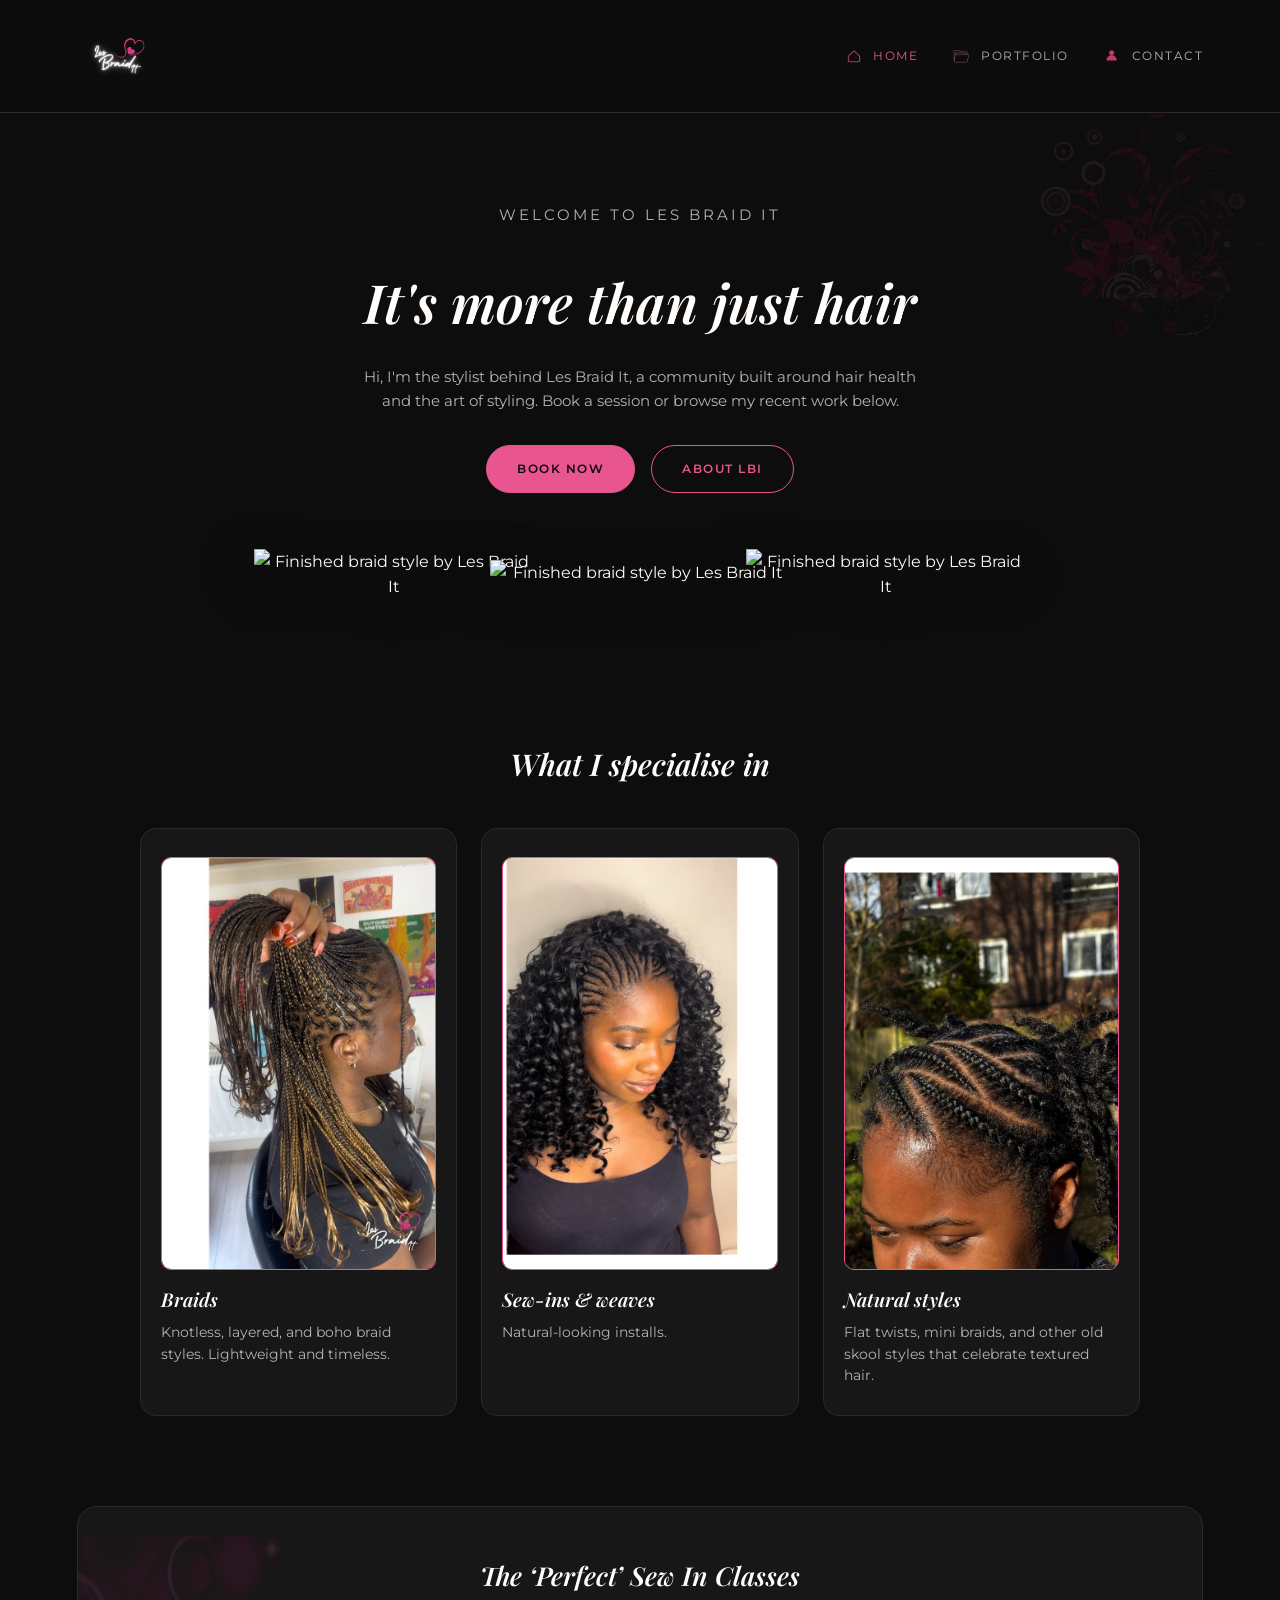
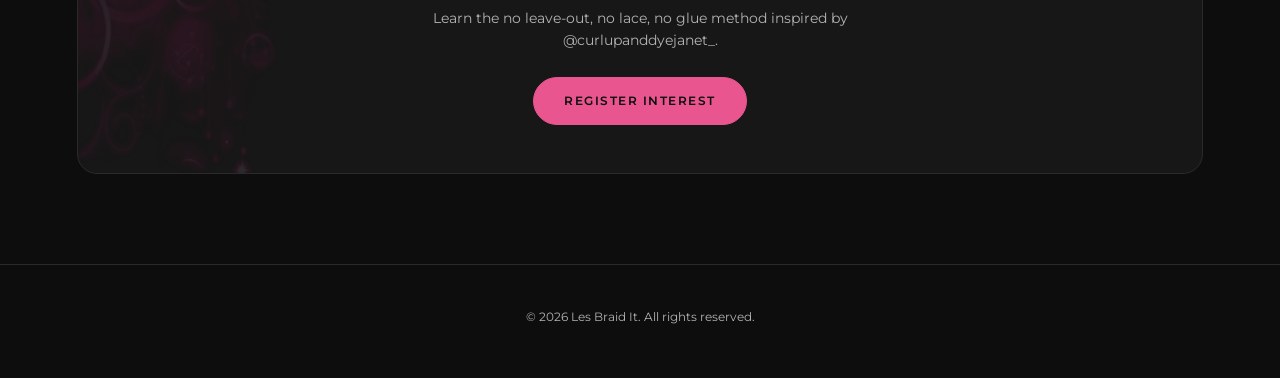
==== index.html @ bd4b802c "Fix java bug" ====
<!DOCTYPE html>
<html lang="en">
<head>
  <meta charset="UTF-8">
  <meta name="viewport" content="width=device-width, initial-scale=1.0">
  <title>Les Braid It | Hairstylist</title>
  <meta name="description" content="Les Braid It - braiding, weave, and natural hairstyle specialist. View the portfolio, check services and pricing, and get in touch to book.">
  <link rel="preconnect" href="https://fonts.googleapis.com">
  <link href="https://fonts.googleapis.com/css2?family=Playfair+Display:ital,wght@1,400;1,600&family=Montserrat:wght@400;500;600&display=swap" rel="stylesheet">
  <link rel="stylesheet" href="style.css">
</head>
<body>

  <header class="site-header">
    <a href="index.html"><img src="images/logo.png" alt="Les Braid It" class="logo"></a>
    <nav class="main-nav">
      <ul>
        <li><a href="index.html" aria-current="page"><img src="images/icons/nav-home.png" alt="">Home</a></li>
        <li><a href="portfolio.html"><img src="images/icons/nav-portfolio.png" alt="">Portfolio</a></li>
        <li><a href="contact.html"><img src="images/icons/nav-contact.png" alt="">Contact</a></li>
      </ul>
    </nav>
  </header>

  <main>

    <section class="hero">
      <img src="images/bg-decor-1.png" alt="" class="decor decor-tr">
      <p class="hero-eyebrow">Welcome to Les Braid It</p>
      <h1>It's more than just hair</h1>
      <p>Hi, I'm the stylist behind Les Braid It, a community built around hair health and the art of styling. Book a session or browse my recent work below.</p>
      <div class="hero-actions">
        <a href="https://www.lesbraidit.co.uk" target="_blank" rel="noopener noreferrer" class="btn-primary">Book Now</a>
        <a href="contact.html#about" class="btn-outline">About LBI</a>
      </div>

      <div class="hero-gallery">
        <figure><img src="images/hero-1.png" alt="Finished braid style by Les Braid It"></figure>
        <figure><img src="images/hero-2.png" alt="Finished braid style by Les Braid It"></figure>
        <figure><img src="images/hero-3.png" alt="Finished braid style by Les Braid It"></figure>
      </div>
    </section>

    <section class="specialties">
      <h2>What I specialise in</h2>
      <div class="specialty-grid">
        <article class="specialty-card">
          <img src="images/portfolio/extra-small-layered-1.jpg" alt="Example of small layered braids" style="aspect-ratio:2/3;object-fit:cover;border-radius:10px;border:1px solid var(--pink);margin-bottom:14px;">
          <h3>Braids</h3>
          <p>Knotless, layered, and boho braid styles. Lightweight and timeless.</p>
        </article>
        <article class="specialty-card">
          <img src="images/portfolio/fulani-1.jpg" alt="Example of a Fulani sew-in" style="aspect-ratio:2/3;object-fit:cover;border-radius:10px;border:1px solid var(--pink);margin-bottom:14px;">
          <h3>Sew-ins &amp; weaves</h3>
          <p>Natural-looking installs.</p>
        </article>
        <article class="specialty-card">
          <img src="images/portfolio/natural-1.jpg" alt="Example of a natural hairstyle" style="aspect-ratio:2/3;object-fit:cover;border-radius:10px;border:1px solid var(--pink);margin-bottom:14px;">
          <h3>Natural styles</h3>
          <p>Flat twists, mini braids, and other old skool styles that celebrate textured hair.</p>
        </article>
      </div>
    </section>

    <section class="cta-strip">
      <img src="images/bg-decor-2.png" alt="" class="decor decor-bl">
      <h2>The &lsquo;Perfect&rsquo; Sew In Classes</h2>
      <p>Learn the no leave-out, no lace, no glue method inspired by @curlupanddyejanet_.</p>
      <a href="contact.html#classes" class="btn-primary">Register interest</a>
    </section>

  </main>

  <footer class="site-footer">
    <p>&copy; 2026 Les Braid It. All rights reserved.</p>
  </footer>

  <script src="main.js"></script>
</body>
</html>
---- style.css ----
/* ==========================================================
   Les Braid It — shared stylesheet
   ========================================================== */

:root {
  --black: #0D0D0D;
  --card: #171717;
  --border: #2A2A2A;
  --pink: #E8558F;
  --pink-light: #FBE4EF;
  --grey: #B3B3B3;
  --white: #FFFCF9;
}

* {
  box-sizing: border-box;
}

html {
  scroll-behavior: smooth;
}

body {
  margin: 0;
  background: var(--black);
  color: var(--white);
  font-family: 'Montserrat', sans-serif;
  line-height: 1.6;
  overflow-x: hidden;
}

h1, h2, h3 {
  font-family: 'Playfair Display', serif;
  font-style: italic;
  font-weight: 600;
  margin: 0 0 0.4em;
  color: var(--white);
}

a {
  color: inherit;
  text-decoration: none;
}

img {
  max-width: 100%;
  display: block;
}

/* ---------- decorative background art ---------- */
.decor {
  position: absolute;
  pointer-events: none;
  opacity: 0.16;
  z-index: 0;
  user-select: none;
}
.decor-tr { top: -40px; right: -60px; width: 320px; }
.decor-bl { bottom: -40px; left: -60px; width: 300px; transform: rotate(180deg); }

/* ---------- header / nav ---------- */
.site-header {
  position: sticky;
  top: 0;
  z-index: 100;
  display: flex;
  justify-content: space-between;
  align-items: center;
  padding: 14px 6%;
  background: rgba(13, 13, 13, 0.92);
  backdrop-filter: blur(6px);
  border-bottom: 1px solid var(--border);
}

.logo {
  display: block;
  height: 84px;
  width: auto;
}

.main-nav ul {
  list-style: none;
  display: flex;
  gap: 30px;
  margin: 0;
  padding: 0;
}

.main-nav a {
  display: flex;
  align-items: center;
  gap: 7px;
  font-size: 12px;
  letter-spacing: 1.5px;
  text-transform: uppercase;
  color: var(--grey);
  transition: color 0.2s ease;
}

.main-nav a img {
  width: 26px;
  height: 26px;
  opacity: 0.85;
  transition: opacity 0.2s ease;
}

.main-nav a:hover,
.main-nav a[aria-current="page"] {
  color: var(--pink);
}

.main-nav a:hover img,
.main-nav a[aria-current="page"] img {
  opacity: 1;
}

.nav-toggle {
  display: none;
}

/* ---------- buttons ---------- */
.btn-primary,
.btn-outline {
  display: inline-block;
  padding: 13px 30px;
  border-radius: 30px;
  font-size: 12px;
  font-family: 'Montserrat', sans-serif;
  font-weight: 600;
  letter-spacing: 1.5px;
  text-transform: uppercase;
  cursor: pointer;
  transition: all 0.2s ease;
  border: 1px solid var(--pink);
}

.btn-primary {
  background: var(--pink);
  color: var(--black);
}
.btn-primary:hover {
  opacity: 0.88;
}

.btn-outline {
  background: transparent;
  color: var(--pink);
}
.btn-outline:hover {
  background: var(--pink);
  color: var(--black);
}

/* ---------- hero (home) ---------- */
.hero {
  position: relative;
  padding: 90px 6% 70px;
  text-align: center;
  overflow: hidden;
}

.hero-eyebrow {
  color: var(--pink);
  font-size: 12px;
  letter-spacing: 3px;
  text-transform: uppercase;
  margin-bottom: 14px;
}

.hero h1 {
  font-size: clamp(34px, 5vw, 54px);
  max-width: 800px;
  margin: 0 auto 20px;
  position: relative;
  z-index: 1;
}

.hero p {
  max-width: 560px;
  margin: 0 auto 32px;
  color: var(--grey);
  font-size: 15px;
  position: relative;
  z-index: 1;
}

.hero-actions {
  display: flex;
  gap: 16px;
  justify-content: center;
  flex-wrap: wrap;
  position: relative;
  z-index: 1;
}

.hero-gallery {
  display: flex;
  justify-content: center;
  align-items: flex-end;
  max-width: 900px;
  margin: 56px auto 0;
  position: relative;
  z-index: 1;
}

.hero-gallery figure {
  flex: 0 1 280px;
  margin: 0 -22px;
}

.hero-gallery img {
  width: 100%;
  height: auto;
  display: block;
  border: none;
  border-radius: 0;
  filter: drop-shadow(0 14px 24px rgba(0, 0, 0, 0.55));
}

.hero-gallery figure:nth-child(2) {
  z-index: 1;
  transform: translateY(-14px);
  flex-basis: 300px;
}

/* ---------- specialties (home) ---------- */
.specialties {
  padding: 70px 6%;
  text-align: center;
}

.specialties h2 {
  font-size: 30px;
  margin-bottom: 40px;
}

.specialty-grid {
  display: grid;
  grid-template-columns: repeat(auto-fit, minmax(220px, 1fr));
  gap: 24px;
  max-width: 1000px;
  margin: 0 auto;
}

.specialty-card {
  background: var(--card);
  border: 1px solid var(--border);
  border-radius: 16px;
  padding: 28px 20px;
  text-align: left;
  transition: border-color 0.2s ease;
}
.specialty-card:hover {
  border-color: var(--pink);
}

.specialty-card h3 {
  font-size: 19px;
  margin-bottom: 8px;
}

.specialty-card p {
  color: var(--grey);
  font-size: 13.5px;
  margin: 0;
}

/* ---------- CTA strip (home) ---------- */
.cta-strip {
  position: relative;
  margin: 20px 6% 90px;
  padding: 48px 6%;
  text-align: center;
  background: var(--card);
  border: 1px solid var(--border);
  border-radius: 20px;
  overflow: hidden;
}

.cta-strip h2 {
  font-size: 26px;
  margin-bottom: 10px;
}

.cta-strip p {
  color: var(--grey);
  font-size: 14px;
  max-width: 480px;
  margin: 0 auto 26px;
}

/* ---------- portfolio page ---------- */
.portfolio-hero {
  padding: 60px 6% 20px;
  text-align: center;
}
.portfolio-hero h1 {
  font-size: clamp(30px, 4.5vw, 44px);
}
.portfolio-hero p {
  color: var(--grey);
  font-size: 13px;
  letter-spacing: 1.5px;
  text-transform: uppercase;
}

.portfolio-rail-wrap {
  position: relative;
  padding: 20px 0 80px;
}

.portfolio-rail {
  display: flex;
  gap: 22px;
  overflow-x: auto;
  scroll-snap-type: x proximity;
  padding: 10px 6% 30px;
  scrollbar-width: thin;
  scrollbar-color: var(--pink) var(--card);
}

.portfolio-rail::-webkit-scrollbar {
  height: 8px;
}
.portfolio-rail::-webkit-scrollbar-track {
  background: var(--card);
}
.portfolio-rail::-webkit-scrollbar-thumb {
  background: var(--pink);
  border-radius: 8px;
}

.portfolio-item {
  flex: 0 0 auto;
  width: min(64vw, 260px);
  scroll-snap-align: start;
  text-align: center;
  cursor: pointer;
  border: none;
  background: none;
  padding: 0;
  font: inherit;
  color: inherit;
}

.portfolio-item figure {
  margin: 0 0 10px;
  position: relative;
}

.portfolio-item img {
  width: 100%;
  aspect-ratio: 2 / 3;
  object-fit: cover;
  border-radius: 16px;
  border: 2px solid var(--pink);
  transition: transform 0.25s ease;
}

.portfolio-item:hover img {
  transform: scale(1.02);
}

.portfolio-caption {
  font-size: 13px;
  letter-spacing: 0.5px;
  color: var(--white);
}

.rail-arrow-hint {
  display: flex;
  align-items: center;
  justify-content: center;
  gap: 8px;
  color: var(--grey);
  font-size: 11px;
  letter-spacing: 1.5px;
  text-transform: uppercase;
  margin-top: 4px;
}

.rail-arrow-hint svg {
  width: 18px;
  height: 18px;
  stroke: var(--pink);
}

/* ---------- lightbox ---------- */
.lightbox {
  position: fixed;
  inset: 0;
  z-index: 1000;
  display: none;
  align-items: center;
  justify-content: center;
  background: rgba(13, 13, 13, 0.7);
}

.lightbox.is-open {
  display: flex;
}

.lightbox-stage {
  position: relative;
  width: min(90vw, 420px);
  text-align: center;
}

.lightbox-stage img {
  width: 100%;
  aspect-ratio: 2 / 3;
  object-fit: cover;
  border-radius: 4px;
}

.lightbox-caption {
  margin-top: 14px;
  color: var(--white);
  font-size: 15px;
  letter-spacing: 0.5px;
}

.lightbox-close {
  position: absolute;
  top: -44px;
  right: 0;
  background: none;
  border: none;
  color: var(--white);
  font-size: 28px;
  line-height: 1;
  cursor: pointer;
}

.lightbox-nav {
  position: absolute;
  top: 40%;
  transform: translateY(-50%);
  background: rgba(13, 13, 13, 0.6);
  border: 1px solid var(--pink);
  border-radius: 50%;
  width: 42px;
  height: 42px;
  display: flex;
  align-items: center;
  justify-content: center;
  cursor: pointer;
}
.lightbox-nav svg {
  width: 20px;
  height: 20px;
  stroke: var(--pink);
}
.lightbox-prev { left: -18px; }
.lightbox-next { right: -18px; }

.lightbox-info-btn {
  position: absolute;
  top: 12px;
  right: 12px;
  width: 30px;
  height: 30px;
  border-radius: 50%;
  background: rgba(13, 13, 13, 0.65);
  border: 1px solid var(--pink);
  color: var(--pink);
  font-family: 'Playfair Display', serif;
  font-style: italic;
  font-weight: 700;
  font-size: 15px;
  display: flex;
  align-items: center;
  justify-content: center;
  cursor: pointer;
}

.lightbox-info-panel {
  display: none;
  margin-top: 14px;
  padding: 16px 18px;
  background: var(--card);
  border: 1px solid var(--pink);
  border-radius: 12px;
  color: var(--grey);
  font-size: 12.5px;
  line-height: 1.7;
  text-align: left;
  white-space: pre-line;
}

.lightbox-info-panel.is-open {
  display: block;
}

/* dim the other cards while the lightbox is open */
body.lightbox-active .portfolio-rail .portfolio-item {
  opacity: 0.4;
  transition: opacity 0.2s ease;
}

/* ---------- about / contact page ---------- */
.about-strip {
  position: relative;
  display: flex;
  gap: 26px;
  align-items: center;
  background: var(--card);
  margin: 0 6% 60px;
  padding: 26px;
  border-radius: 16px;
  border: 1px solid var(--border);
  overflow: hidden;
}

.about-strip img.about-photo {
  width: 96px;
  height: 96px;
  border-radius: 50%;
  object-fit: cover;
  border: 2px solid var(--pink);
  flex-shrink: 0;
}

.about-strip p {
  margin: 0;
  color: var(--grey);
  font-size: 13.5px;
  line-height: 1.75;
  position: relative;
  z-index: 1;
}

.about-strip strong {
  color: var(--white);
}

.contact-icons {
  display: flex;
  gap: 14px;
  margin-left: auto;
  flex-shrink: 0;
}

.contact-icons a {
  width: 58px;
  height: 58px;
  border-radius: 50%;
  border: 1px solid var(--pink);
  display: flex;
  align-items: center;
  justify-content: center;
  overflow: hidden;
  transition: transform 0.2s ease;
}
.contact-icons a:hover {
  transform: translateY(-3px);
}
.contact-icons img {
  width: 32px;
  height: 32px;
  object-fit: contain;
}

/* ---------- tabs (contact) ---------- */
.tabs {
  display: flex;
  justify-content: center;
  gap: 16px;
  padding: 0 6% 50px;
  flex-wrap: wrap;
}

.tab-btn-wrap {
  position: relative;
  display: flex;
  align-items: center;
  gap: 8px;
}

.tab {
  padding: 12px 26px;
  border-radius: 30px;
  border: 1px solid var(--pink);
  font-size: 12px;
  letter-spacing: 1px;
  text-transform: uppercase;
  color: var(--pink);
  background: transparent;
  font-family: 'Montserrat', sans-serif;
  cursor: pointer;
  transition: all 0.2s ease;
}
.tab:hover,
.tab[aria-pressed="true"] {
  background: var(--pink);
  color: var(--black);
}

.info-toggle {
  width: 24px;
  height: 24px;
  border-radius: 50%;
  border: 1px solid var(--pink);
  background: transparent;
  color: var(--pink);
  font-family: 'Playfair Display', serif;
  font-style: italic;
  font-weight: 700;
  font-size: 13px;
  cursor: pointer;
  flex-shrink: 0;
}

.tab-info-panel {
  display: none;
  width: 100%;
  max-width: 640px;
  margin: -8px auto 20px;
  padding: 16px 20px;
  background: var(--card);
  border: 1px solid var(--pink);
  border-radius: 12px;
  color: var(--grey);
  font-size: 12.5px;
  line-height: 1.7;
  white-space: pre-line;
}
.tab-info-panel.is-open {
  display: block;
}

/* ---------- form sections ---------- */
section.form-section {
  max-width: 640px;
  margin: 0 auto 60px;
  padding: 0 6%;
  scroll-margin-top: 90px;
  display: none;
}

section.form-section.is-active {
  display: block;
}

section.form-section h2 {
  font-size: 28px;
  margin-bottom: 6px;
}

.form-sub {
  color: var(--grey);
  font-size: 13px;
  margin-bottom: 26px;
  line-height: 1.6;
}

.form-card {
  background: var(--card);
  border: 1px solid var(--border);
  border-radius: 16px;
  padding: 32px;
}

.field {
  margin-bottom: 22px;
}

.field label {
  display: block;
  font-size: 12px;
  letter-spacing: 1px;
  text-transform: uppercase;
  color: var(--pink-light);
  margin-bottom: 8px;
}

.field input[type="text"],
.field input[type="email"],
.field input[type="tel"],
.field textarea,
.field select {
  width: 100%;
  padding: 12px 14px;
  background: var(--black);
  border: 1px solid var(--border);
  border-radius: 8px;
  color: var(--white);
  font-family: 'Montserrat', sans-serif;
  font-size: 13px;
}

.field input:focus,
.field textarea:focus,
.field select:focus {
  outline: none;
  border-color: var(--pink);
}

.field textarea {
  resize: vertical;
  min-height: 100px;
}

.radio-group {
  display: flex;
  flex-direction: column;
  gap: 10px;
}

.radio-option {
  display: flex;
  align-items: center;
  gap: 10px;
  padding: 12px 14px;
  border: 1px solid var(--border);
  border-radius: 8px;
  font-size: 13px;
  color: var(--grey);
  cursor: pointer;
  transition: border-color 0.2s ease;
}
.radio-option:hover {
  border-color: var(--pink);
}
.radio-option input {
  accent-color: var(--pink);
}

.other-input {
  margin-top: 8px;
  margin-left: 26px;
}

.submit-btn {
  width: 100%;
  padding: 14px;
  background: var(--pink);
  border: none;
  border-radius: 30px;
  color: var(--black);
  font-family: 'Montserrat', sans-serif;
  font-weight: 600;
  font-size: 13px;
  letter-spacing: 1px;
  text-transform: uppercase;
  cursor: pointer;
  margin-top: 6px;
}
.submit-btn:hover {
  opacity: 0.9;
}

.form-note {
  font-size: 11px;
  color: var(--grey);
  text-align: center;
  margin-top: 14px;
}

/* ---------- footer ---------- */
.site-footer {
  padding: 30px 6% 40px;
  text-align: center;
  border-top: 1px solid var(--border);
  color: var(--grey);
  font-size: 12px;
}

/* ---------- responsive ---------- */
@media (max-width: 720px) {
  .main-nav ul {
    gap: 18px;
  }
  .hero-gallery figure {
    flex-basis: 34vw;
    margin: 0 -14px;
  }
  .hero-gallery figure:nth-child(2) {
    flex-basis: 38vw;
  }
  .about-strip {
    flex-wrap: wrap;
  }
  .contact-icons {
    margin-left: 0;
  }
  .lightbox-prev { left: 4px; }
  .lightbox-next { right: 4px; }
}
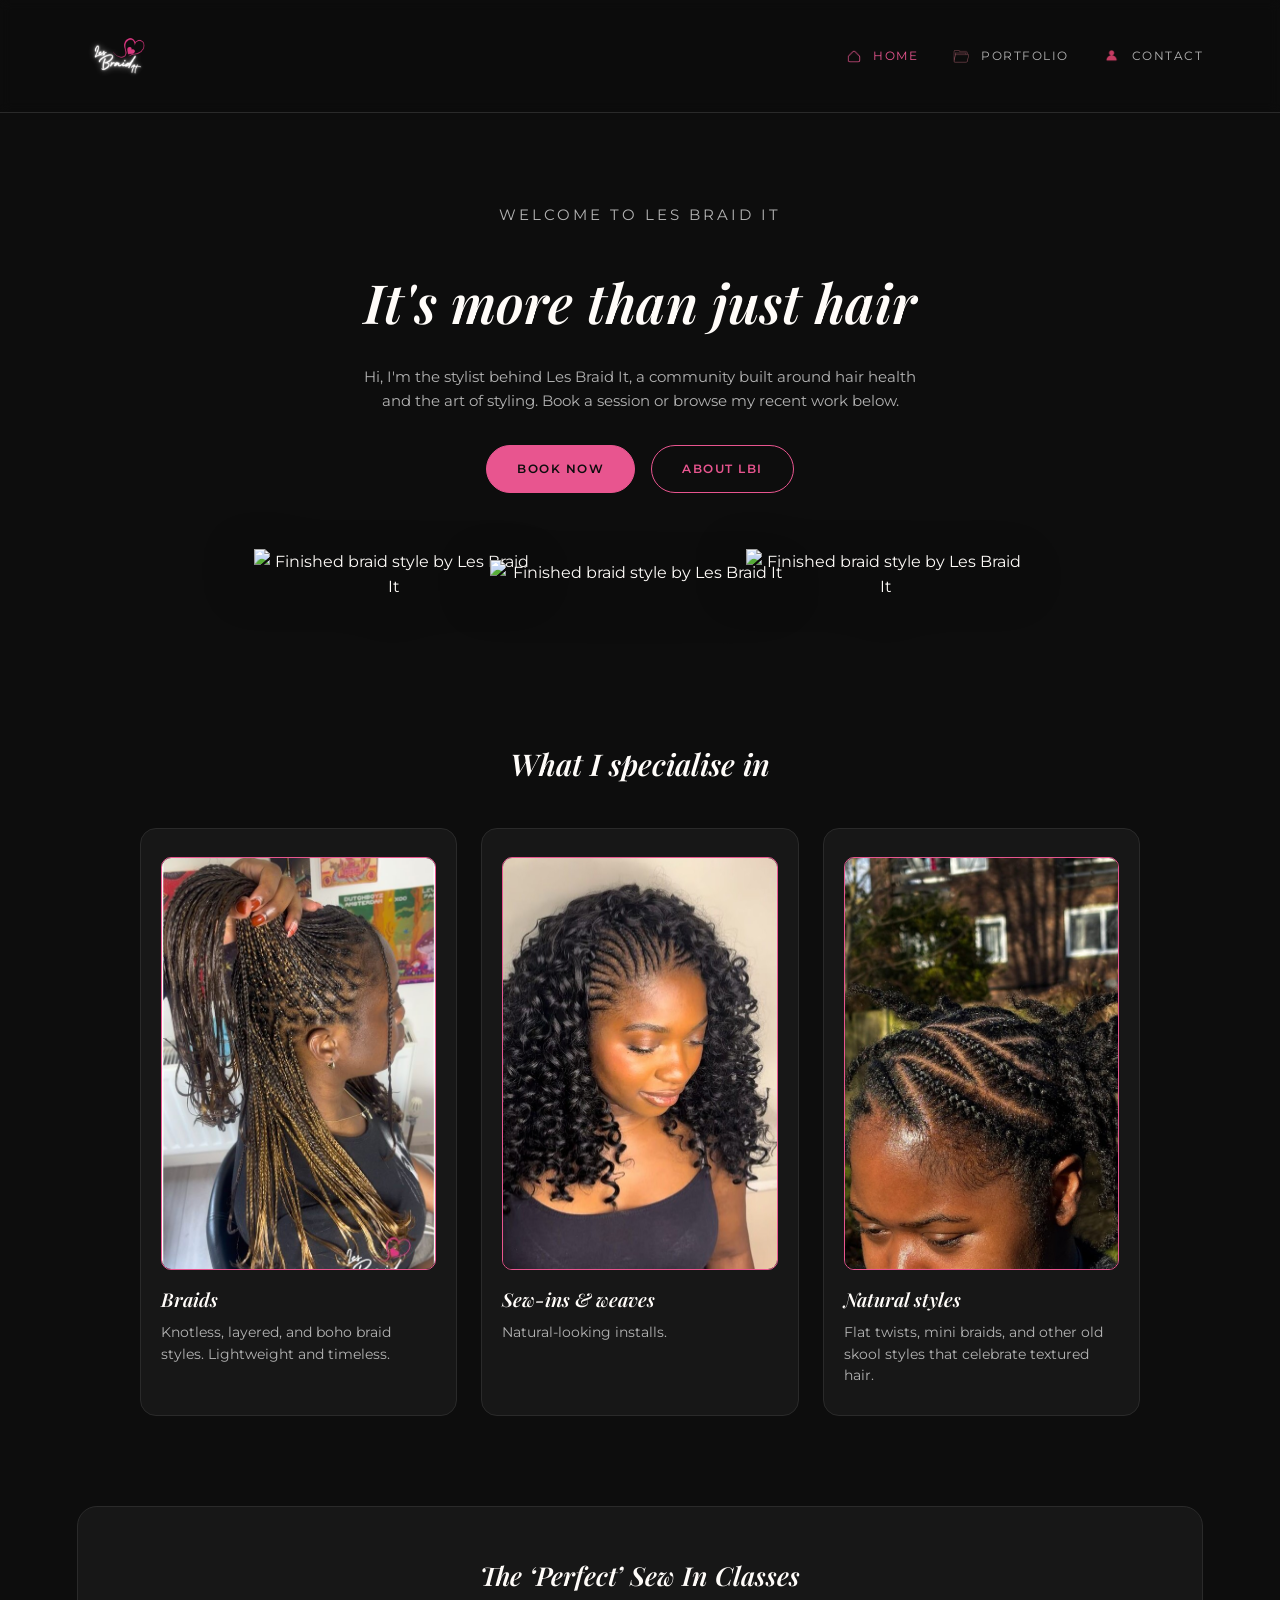
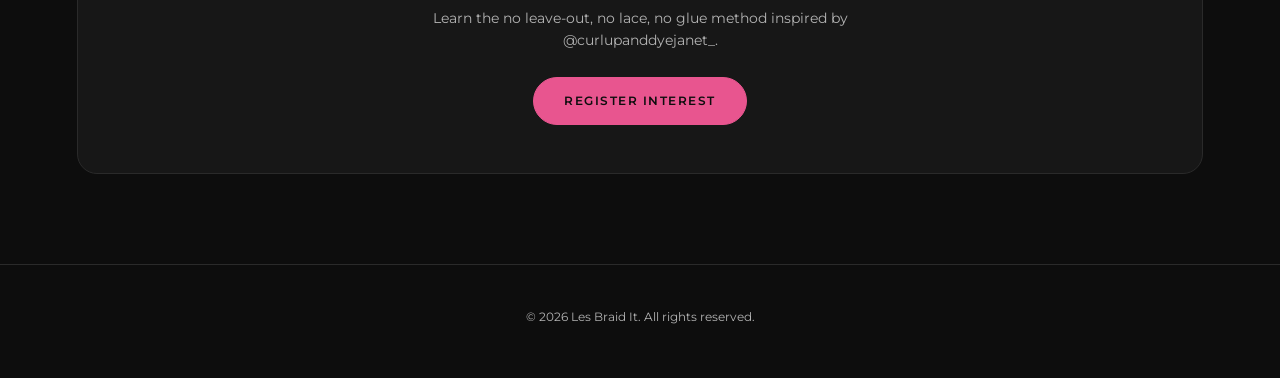
==== commit adb381b9: "Cropped Images and deleted decorative background" ====
--- a/index.html
+++ b/index.html
@@ -25,7 +25,6 @@
   <main>
 
     <section class="hero">
-      <img src="images/bg-decor-1.png" alt="" class="decor decor-tr">
       <p class="hero-eyebrow">Welcome to Les Braid It</p>
       <h1>It's more than just hair</h1>
       <p>Hi, I'm the stylist behind Les Braid It, a community built around hair health and the art of styling. Book a session or browse my recent work below.</p>
@@ -63,7 +62,6 @@
     </section>
 
     <section class="cta-strip">
-      <img src="images/bg-decor-2.png" alt="" class="decor decor-bl">
       <h2>The &lsquo;Perfect&rsquo; Sew In Classes</h2>
       <p>Learn the no leave-out, no lace, no glue method inspired by @curlupanddyejanet_.</p>
       <a href="contact.html#classes" class="btn-primary">Register interest</a>
--- a/style.css
+++ b/style.css
@@ -46,18 +46,6 @@
   max-width: 100%;
   display: block;
 }
-
-/* ---------- decorative background art ---------- */
-.decor {
-  position: absolute;
-  pointer-events: none;
-  opacity: 0.16;
-  z-index: 0;
-  user-select: none;
-}
-.decor-tr { top: -40px; right: -60px; width: 320px; }
-.decor-bl { bottom: -40px; left: -60px; width: 300px; transform: rotate(180deg); }
-
 /* ---------- header / nav ---------- */
 .site-header {
   position: sticky;
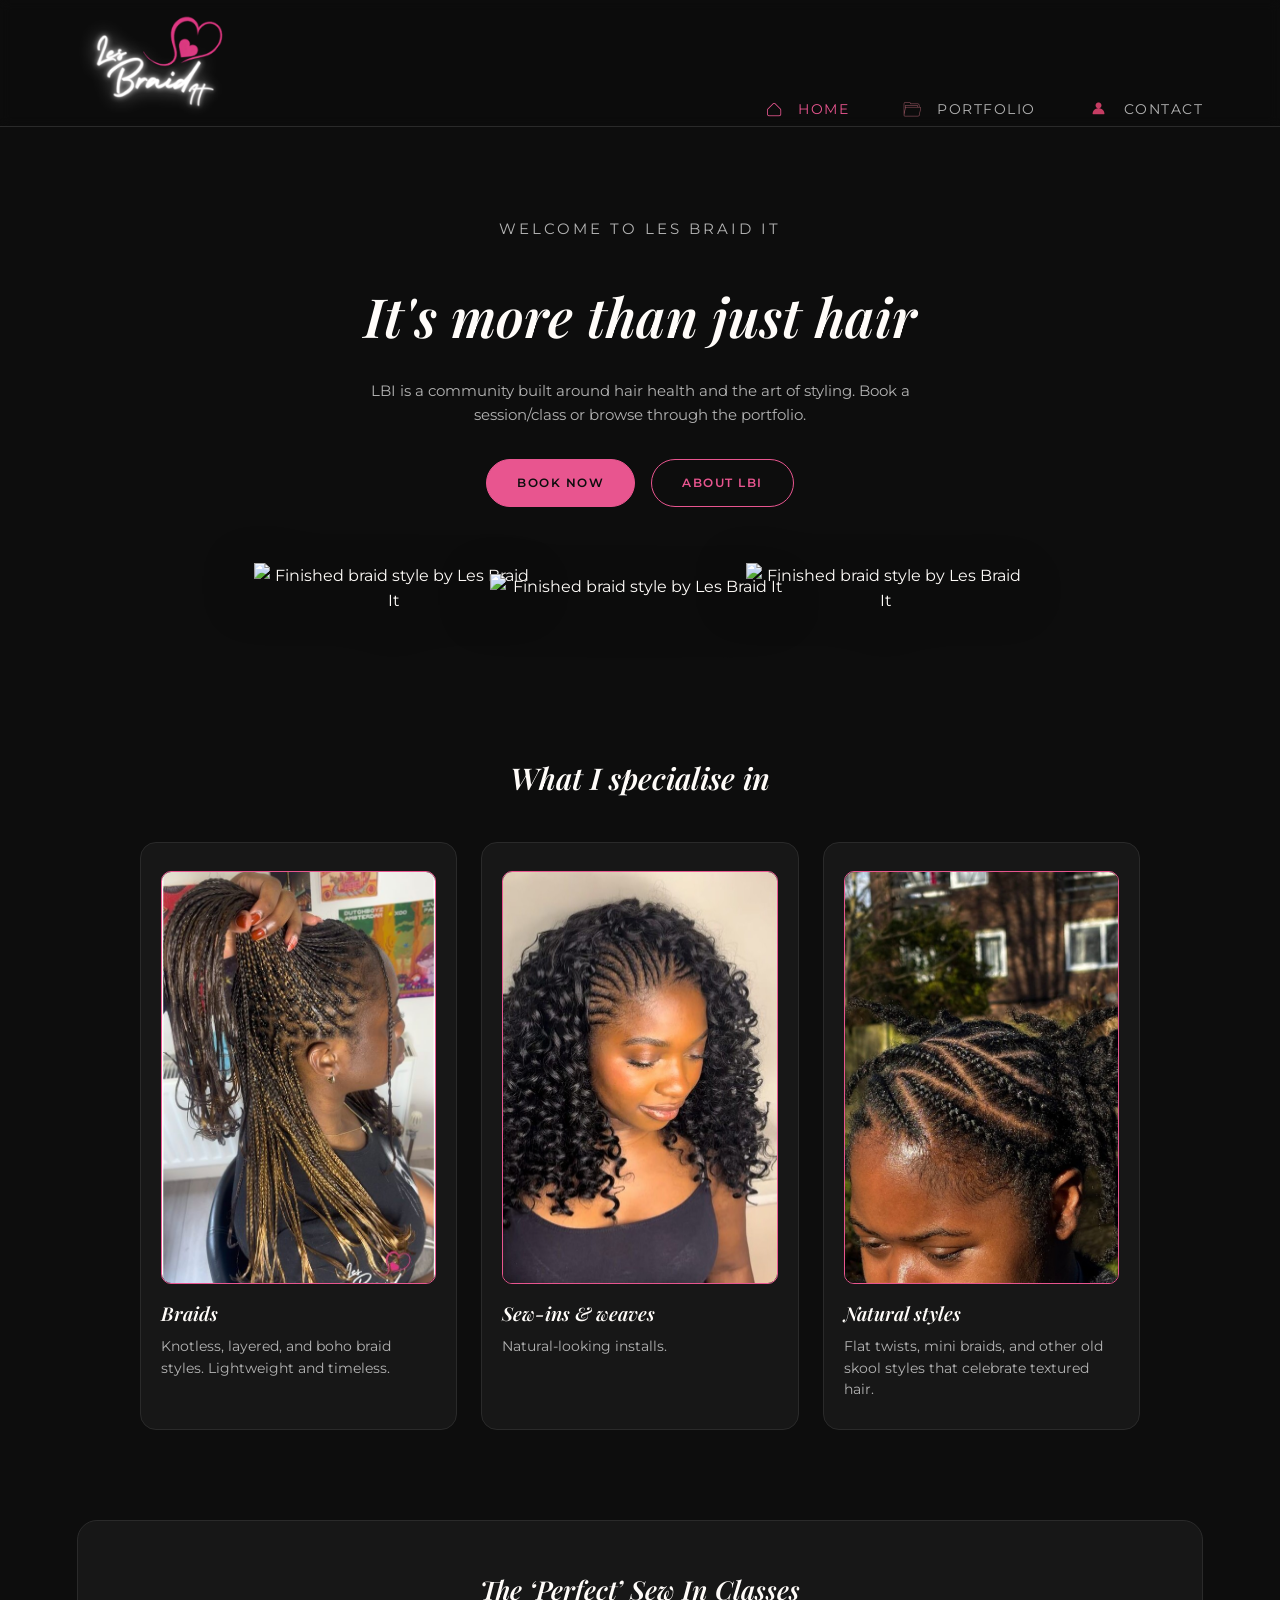
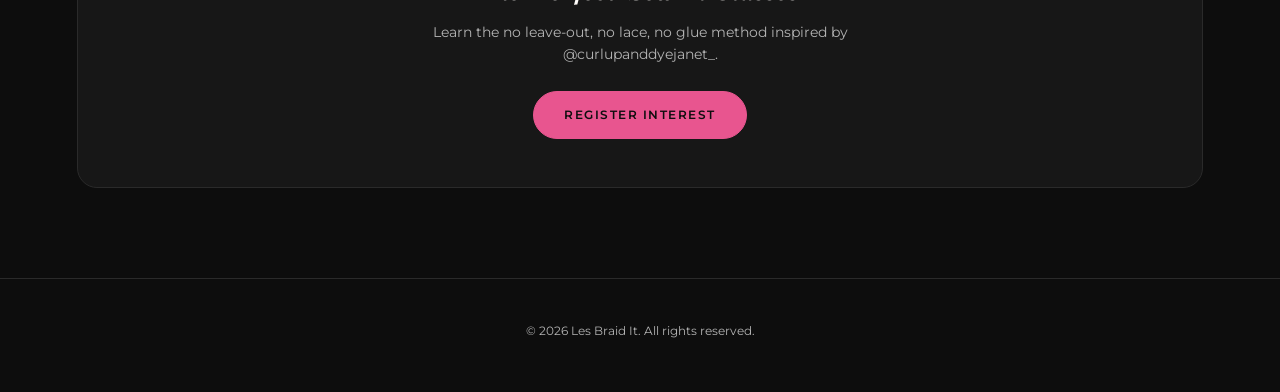
==== commit 90472b8c: "Fixing welcome message" ====
--- a/index.html
+++ b/index.html
@@ -27,7 +27,7 @@
     <section class="hero">
       <p class="hero-eyebrow">Welcome to Les Braid It</p>
       <h1>It's more than just hair</h1>
-      <p>Hi, I'm the stylist behind Les Braid It, a community built around hair health and the art of styling. Book a session or browse my recent work below.</p>
+      <p>LBI is a community built around hair health and the art of styling. Book a session/class or browse through the portfolio.</p>
       <div class="hero-actions">
         <a href="https://www.lesbraidit.co.uk" target="_blank" rel="noopener noreferrer" class="btn-primary">Book Now</a>
         <a href="contact.html#about" class="btn-outline">About LBI</a>
--- a/style.css
+++ b/style.css
@@ -53,8 +53,8 @@
   z-index: 100;
   display: flex;
   justify-content: space-between;
-  align-items: center;
-  padding: 14px 6%;
+  align-items: flex-end;
+  padding: 14px 6% 2px;
   background: rgba(13, 13, 13, 0.92);
   backdrop-filter: blur(6px);
   border-bottom: 1px solid var(--border);
@@ -62,14 +62,14 @@
 
 .logo {
   display: block;
-  height: 84px;
+  height: 110px;
   width: auto;
 }
 
 .main-nav ul {
   list-style: none;
   display: flex;
-  gap: 30px;
+  gap: 48px;
   margin: 0;
   padding: 0;
 }
@@ -77,8 +77,8 @@
 .main-nav a {
   display: flex;
   align-items: center;
-  gap: 7px;
-  font-size: 12px;
+  gap: 10px;
+  font-size: 14px;
   letter-spacing: 1.5px;
   text-transform: uppercase;
   color: var(--grey);
@@ -86,8 +86,8 @@
 }
 
 .main-nav a img {
-  width: 26px;
-  height: 26px;
+  width: 30px;
+  height: 30px;
   opacity: 0.85;
   transition: opacity 0.2s ease;
 }
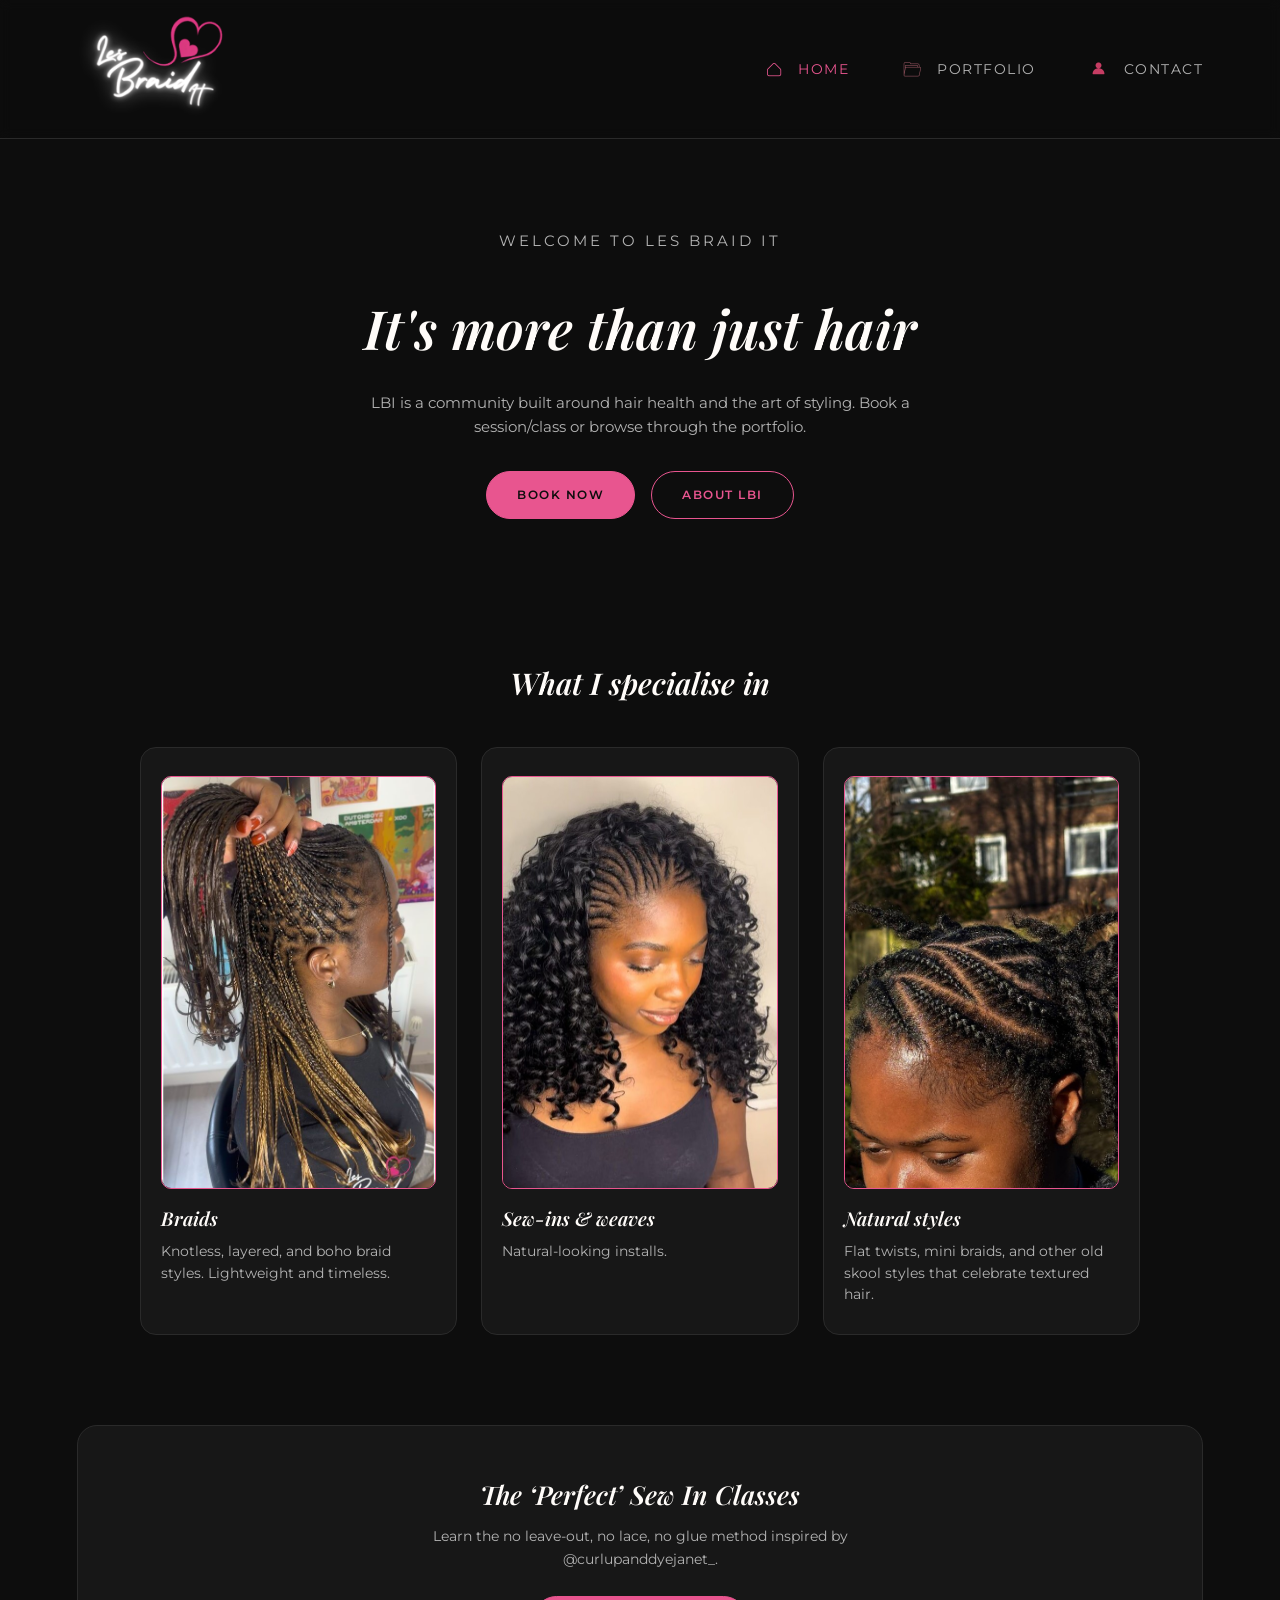
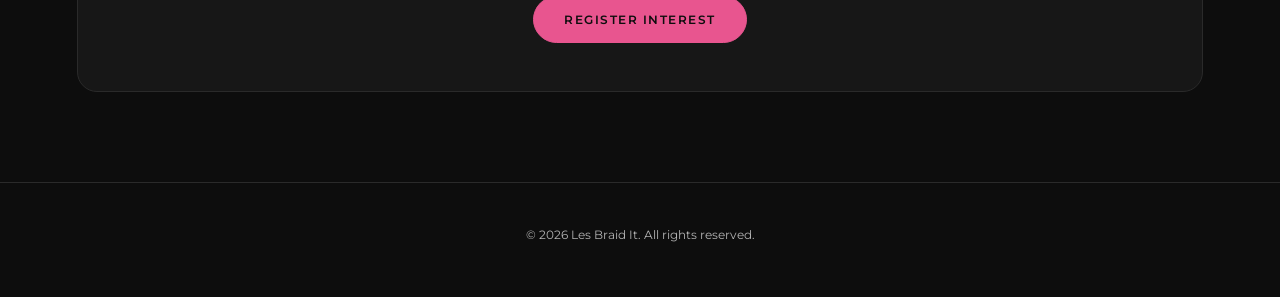
==== commit e28406bb: "remove images" ====
--- a/index.html
+++ b/index.html
@@ -33,11 +33,6 @@
         <a href="contact.html#about" class="btn-outline">About LBI</a>
       </div>
 
-      <div class="hero-gallery">
-        <figure><img src="images/hero-1.png" alt="Finished braid style by Les Braid It"></figure>
-        <figure><img src="images/hero-2.png" alt="Finished braid style by Les Braid It"></figure>
-        <figure><img src="images/hero-3.png" alt="Finished braid style by Les Braid It"></figure>
-      </div>
     </section>
 
     <section class="specialties">
--- a/style.css
+++ b/style.css
@@ -53,8 +53,8 @@
   z-index: 100;
   display: flex;
   justify-content: space-between;
-  align-items: flex-end;
-  padding: 14px 6% 2px;
+  align-items: center;
+  padding: 14px 6%;
   background: rgba(13, 13, 13, 0.92);
   backdrop-filter: blur(6px);
   border-bottom: 1px solid var(--border);
@@ -179,36 +179,6 @@
   flex-wrap: wrap;
   position: relative;
   z-index: 1;
-}
-
-.hero-gallery {
-  display: flex;
-  justify-content: center;
-  align-items: flex-end;
-  max-width: 900px;
-  margin: 56px auto 0;
-  position: relative;
-  z-index: 1;
-}
-
-.hero-gallery figure {
-  flex: 0 1 280px;
-  margin: 0 -22px;
-}
-
-.hero-gallery img {
-  width: 100%;
-  height: auto;
-  display: block;
-  border: none;
-  border-radius: 0;
-  filter: drop-shadow(0 14px 24px rgba(0, 0, 0, 0.55));
-}
-
-.hero-gallery figure:nth-child(2) {
-  z-index: 1;
-  transform: translateY(-14px);
-  flex-basis: 300px;
 }
 
 /* ---------- specialties (home) ---------- */
@@ -759,13 +729,6 @@
   .main-nav ul {
     gap: 18px;
   }
-  .hero-gallery figure {
-    flex-basis: 34vw;
-    margin: 0 -14px;
-  }
-  .hero-gallery figure:nth-child(2) {
-    flex-basis: 38vw;
-  }
   .about-strip {
     flex-wrap: wrap;
   }
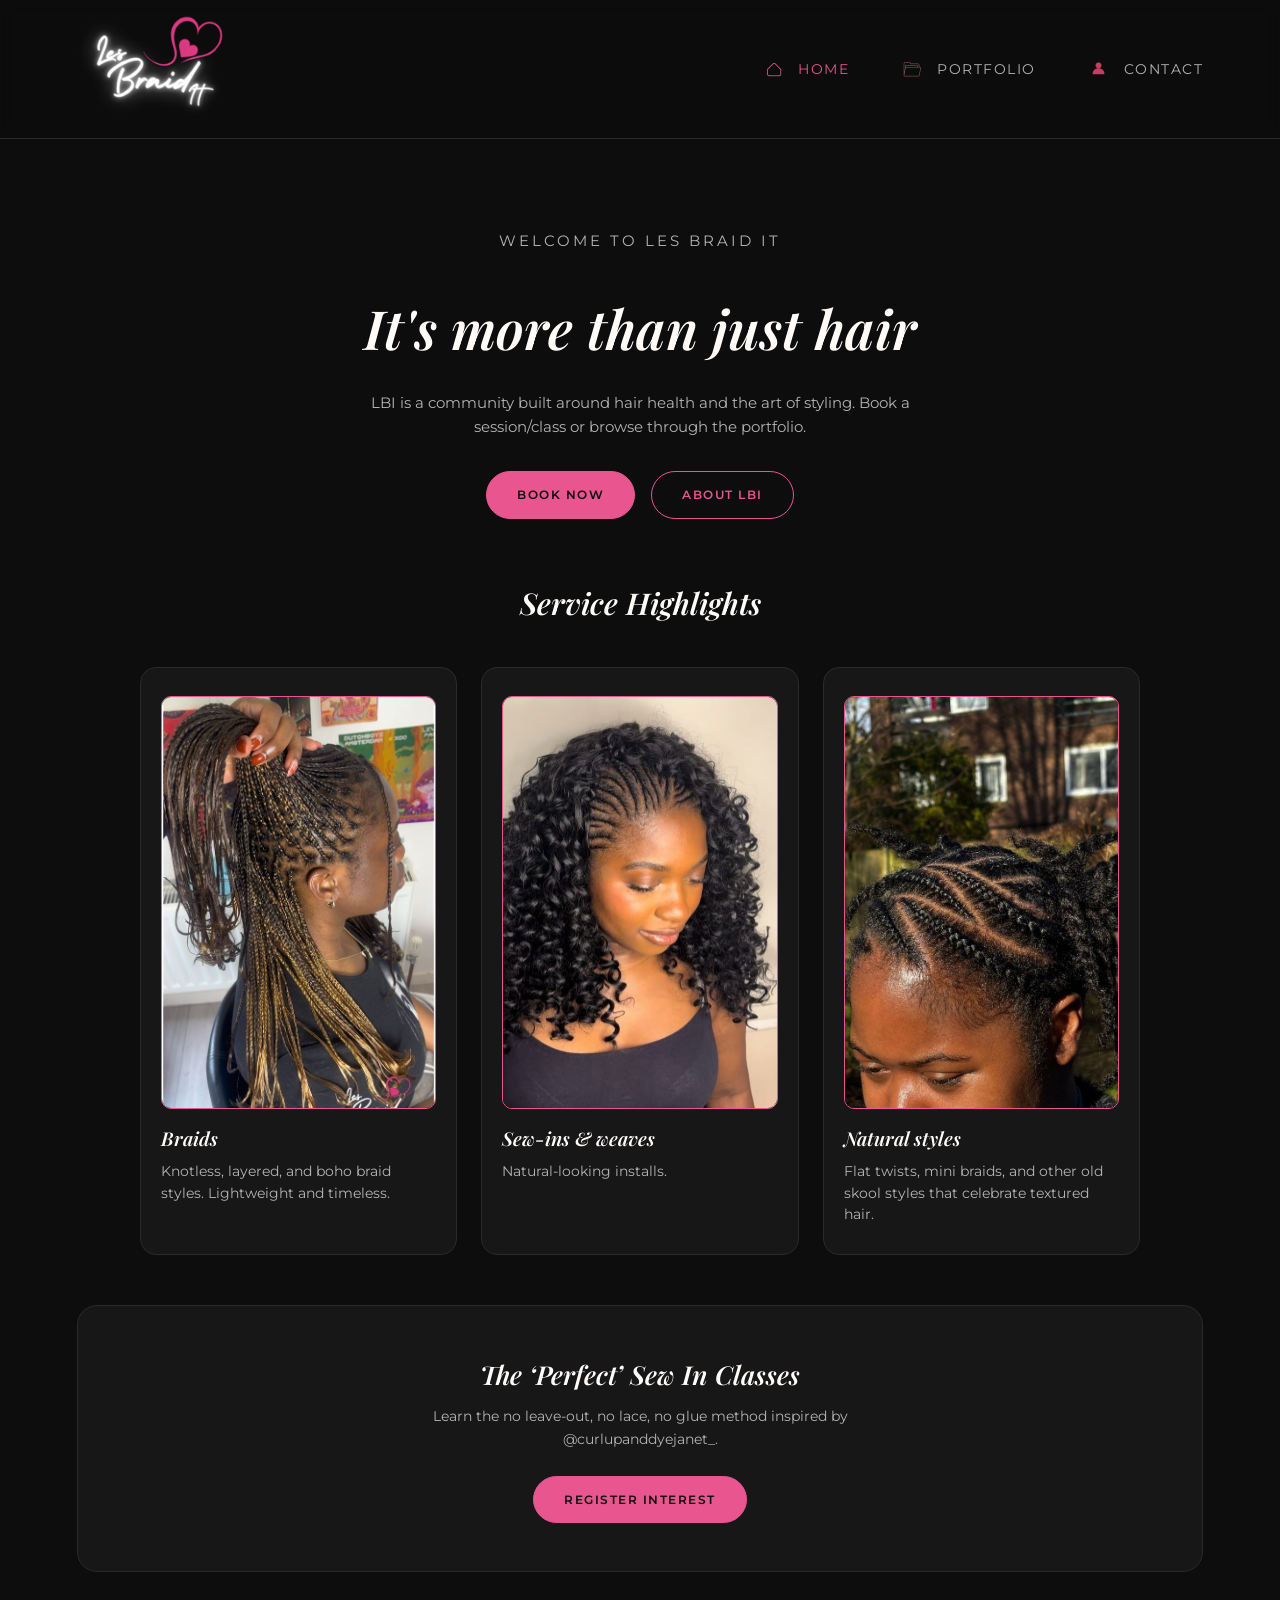
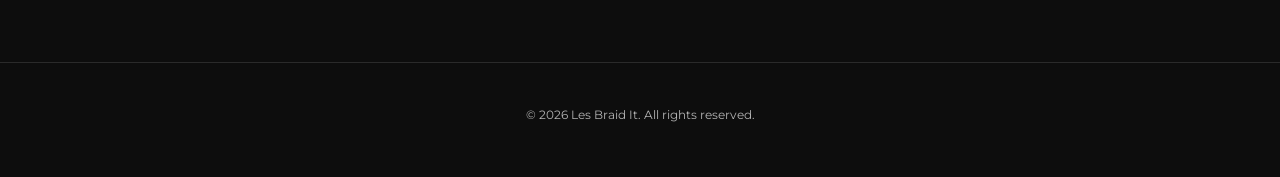
==== commit d24f8c92: "less padding on home page" ====
--- a/index.html
+++ b/index.html
@@ -36,7 +36,7 @@
     </section>
 
     <section class="specialties">
-      <h2>What I specialise in</h2>
+      <h2>Service Highlights</h2>
       <div class="specialty-grid">
         <article class="specialty-card">
           <img src="images/portfolio/extra-small-layered-1.jpg" alt="Example of small layered braids" style="aspect-ratio:2/3;object-fit:cover;border-radius:10px;border:1px solid var(--pink);margin-bottom:14px;">
--- a/style.css
+++ b/style.css
@@ -142,7 +142,7 @@
 /* ---------- hero (home) ---------- */
 .hero {
   position: relative;
-  padding: 90px 6% 70px;
+  padding: 90px 6% 30px;
   text-align: center;
   overflow: hidden;
 }
@@ -183,7 +183,7 @@
 
 /* ---------- specialties (home) ---------- */
 .specialties {
-  padding: 70px 6%;
+  padding: 30px 6%;
   text-align: center;
 }
 
